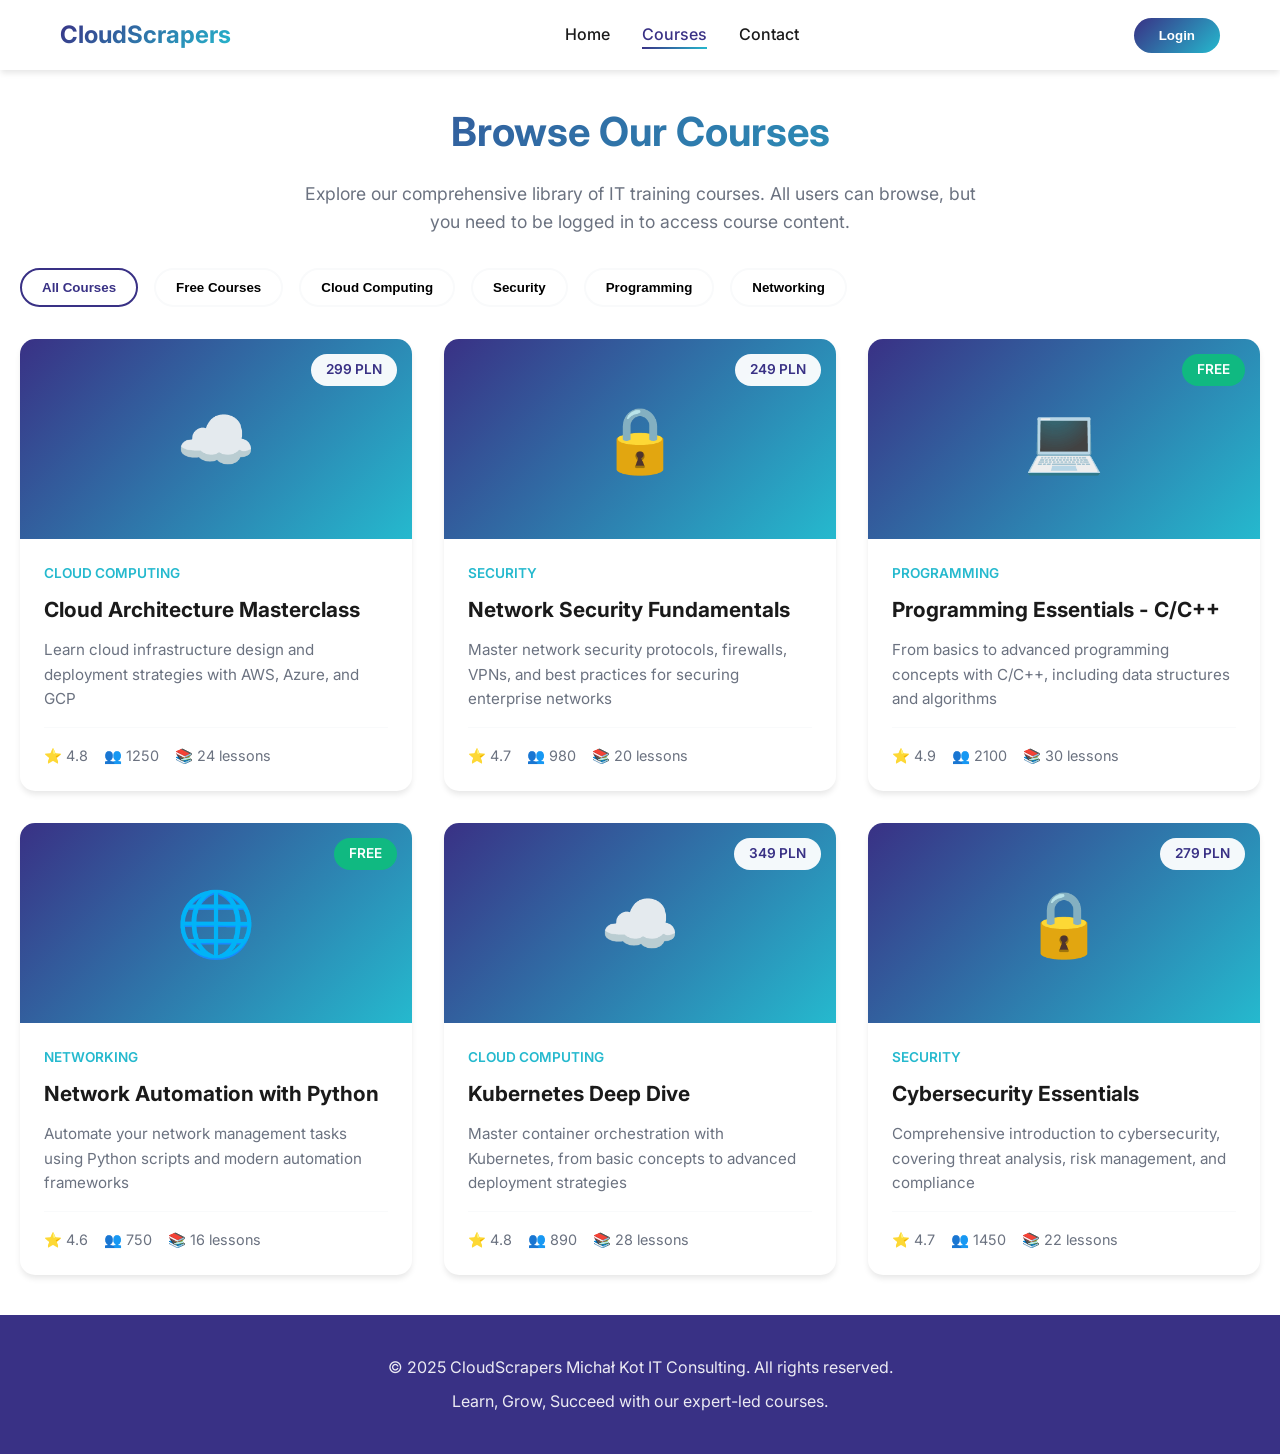
==== platform/index.html @ 2c28e7b0 "Add comprehensive VOD learning platform with authentication Platform Features: - Created /platform s" ====
<!DOCTYPE html>
<html lang="en">
<head>
    <meta charset="UTF-8">
    <meta name="viewport" content="width=device-width, initial-scale=1.0">
    <title>Learning Platform | CloudScrapers</title>
    <link rel="stylesheet" href="platform.css">
    <link rel="preconnect" href="https://fonts.googleapis.com">
    <link rel="preconnect" href="https://fonts.gstatic.com" crossorigin>
    <link href="https://fonts.googleapis.com/css2?family=Inter:wght@300;400;500;600;700&display=swap" rel="stylesheet">
</head>
<body>
    <!-- Navigation Bar -->
    <nav class="navbar" id="navbar">
        <div class="nav-container">
            <div class="logo">
                <a href="../index.html" style="text-decoration: none; color: inherit;">
                    <span class="logo-text">CloudScrapers</span>
                </a>
            </div>
            <ul class="nav-menu" id="navMenu">
                <li><a href="../index.html" class="nav-link">Home</a></li>
                <li><a href="index.html" class="nav-link active">Courses</a></li>
                <li><a href="../index.html#contact" class="nav-link">Contact</a></li>
            </ul>
            <div class="nav-actions">
                <div id="userMenuContainer"></div>
                <div class="hamburger" id="hamburger">
                    <span></span>
                    <span></span>
                    <span></span>
                </div>
            </div>
        </div>
    </nav>

    <!-- Main Content -->
    <div class="platform-container">
        <h1 class="section-title">Browse Our Courses</h1>
        <p class="section-subtitle" style="text-align: center; max-width: 700px; margin: 0 auto 2rem;">
            Explore our comprehensive library of IT training courses. All users can browse, but you need to be logged in to access course content.
        </p>

        <!-- Filters -->
        <div class="filters" id="filters">
            <button class="filter-btn active" data-filter="all">All Courses</button>
            <button class="filter-btn" data-filter="free">Free Courses</button>
            <button class="filter-btn" data-filter="Cloud Computing">Cloud Computing</button>
            <button class="filter-btn" data-filter="Security">Security</button>
            <button class="filter-btn" data-filter="Programming">Programming</button>
            <button class="filter-btn" data-filter="Networking">Networking</button>
        </div>

        <!-- Courses Grid -->
        <div class="courses-grid" id="coursesGrid"></div>
    </div>

    <!-- Footer -->
    <footer class="footer">
        <div class="container">
            <p>&copy; 2025 CloudScrapers Michał Kot IT Consulting. All rights reserved.</p>
            <p>Learn, Grow, Succeed with our expert-led courses.</p>
        </div>
    </footer>

    <script src="auth.js"></script>
    <script src="courses-data.js"></script>
    <script>
        // Initialize platform
        function initPlatform() {
            renderUserMenu();
            renderCourses();
            setupFilters();
        }

        // Render user menu
        function renderUserMenu() {
            const container = document.getElementById('userMenuContainer');
            const user = auth.getCurrentUser();

            if (user) {
                const initials = user.firstName[0] + user.lastName[0];
                container.innerHTML = `
                    <div class="user-menu">
                        <div class="user-avatar" id="userAvatar">${initials}</div>
                        <div class="user-dropdown" id="userDropdown">
                            <div class="user-dropdown-item">
                                <strong>${user.firstName} ${user.lastName}</strong><br>
                                <small style="color: var(--text-gray)">${user.email}</small>
                            </div>
                            <div class="user-dropdown-item" onclick="window.location.href='../index.html'">
                                Main Website
                            </div>
                            <div class="user-dropdown-item" onclick="logout()">
                                Logout
                            </div>
                        </div>
                    </div>
                `;

                // Toggle dropdown
                document.getElementById('userAvatar').addEventListener('click', () => {
                    document.getElementById('userDropdown').classList.toggle('active');
                });

                // Close dropdown when clicking outside
                document.addEventListener('click', (e) => {
                    if (!e.target.closest('.user-menu')) {
                        document.getElementById('userDropdown').classList.remove('active');
                    }
                });
            } else {
                container.innerHTML = `
                    <a href="login.html" style="text-decoration: none;">
                        <button style="padding: 10px 25px; background: var(--gradient-primary); color: white; border: none; border-radius: 25px; cursor: pointer; font-weight: 600;">
                            Login
                        </button>
                    </a>
                `;
            }
        }

        // Logout function
        function logout() {
            auth.logout();
            window.location.reload();
        }

        // Render courses
        function renderCourses(filter = 'all') {
            const grid = document.getElementById('coursesGrid');
            let courses = coursesData;

            if (filter === 'free') {
                courses = getFreeCourses();
            } else if (filter !== 'all') {
                courses = getCoursesByCategory(filter);
            }

            grid.innerHTML = courses.map(course => `
                <div class="course-card" onclick="window.location.href='course.html?id=${course.id}'">
                    <div class="course-thumbnail">
                        ${getCategoryIcon(course.category)}
                        <span class="course-badge ${course.isFree ? 'free' : ''}">${course.isFree ? 'FREE' : course.price + ' PLN'}</span>
                    </div>
                    <div class="course-info">
                        <div class="course-category">${course.category}</div>
                        <h3 class="course-title">${course.title}</h3>
                        <p class="course-description">${course.description}</p>
                        <div class="course-meta">
                            <div class="course-stats">
                                <span>⭐ ${course.rating}</span>
                                <span>👥 ${course.enrolledStudents}</span>
                                <span>📚 ${course.lessons} lessons</span>
                            </div>
                        </div>
                    </div>
                </div>
            `).join('');
        }

        // Get category icon
        function getCategoryIcon(category) {
            const icons = {
                'Cloud Computing': '☁️',
                'Security': '🔒',
                'Programming': '💻',
                'Networking': '🌐'
            };
            return `<span style="font-size: 4rem;">${icons[category] || '📚'}</span>`;
        }

        // Setup filters
        function setupFilters() {
            const filterBtns = document.querySelectorAll('.filter-btn');
            filterBtns.forEach(btn => {
                btn.addEventListener('click', () => {
                    // Remove active class from all
                    filterBtns.forEach(b => b.classList.remove('active'));
                    // Add active to clicked
                    btn.classList.add('active');
                    // Filter courses
                    const filter = btn.getAttribute('data-filter');
                    renderCourses(filter);
                });
            });
        }

        // Hamburger menu
        const hamburger = document.getElementById('hamburger');
        const navMenu = document.getElementById('navMenu');

        hamburger?.addEventListener('click', () => {
            navMenu.classList.toggle('active');
        });

        // Initialize on load
        document.addEventListener('DOMContentLoaded', initPlatform);
    </script>
</body>
</html>
---- platform/platform.css ----
/* CloudScrapers Learning Platform Styles */
/* Inherits variables and base styles from main website */

@import url('../styles.css');

/* Additional Platform-Specific Styles */

.platform-container {
    max-width: 1400px;
    margin: 0 auto;
    padding: 100px 20px 40px;
}

/* Header Additions */
.user-menu {
    position: relative;
}

.user-avatar {
    width: 40px;
    height: 40px;
    border-radius: 50%;
    background: var(--gradient-primary);
    color: var(--text-light);
    display: flex;
    align-items: center;
    justify-content: center;
    font-weight: 600;
    cursor: pointer;
    transition: var(--transition);
}

.user-avatar:hover {
    transform: scale(1.1);
}

.user-dropdown {
    position: absolute;
    top: 50px;
    right: 0;
    background: var(--bg-white);
    border-radius: 10px;
    box-shadow: var(--shadow-xl);
    min-width: 200px;
    display: none;
    z-index: 1000;
}

.user-dropdown.active {
    display: block;
}

.user-dropdown-item {
    padding: 12px 20px;
    border-bottom: 1px solid var(--bg-light);
    cursor: pointer;
    transition: var(--transition);
}

.user-dropdown-item:hover {
    background: var(--bg-light);
}

.user-dropdown-item:last-child {
    border-bottom: none;
    color: #dc2626;
}

/* Course Cards */
.courses-grid {
    display: grid;
    grid-template-columns: repeat(auto-fill, minmax(320px, 1fr));
    gap: 2rem;
    margin-top: 2rem;
}

.course-card {
    background: var(--bg-white);
    border-radius: 15px;
    overflow: hidden;
    box-shadow: var(--shadow-md);
    transition: var(--transition);
    cursor: pointer;
}

.course-card:hover {
    transform: translateY(-8px);
    box-shadow: var(--shadow-xl);
}

.course-thumbnail {
    width: 100%;
    height: 200px;
    background: linear-gradient(135deg, var(--primary-color) 0%, var(--secondary-color) 100%);
    display: flex;
    align-items: center;
    justify-content: center;
    color: var(--text-light);
    font-size: 3rem;
    position: relative;
}

.course-badge {
    position: absolute;
    top: 15px;
    right: 15px;
    background: rgba(255, 255, 255, 0.95);
    color: var(--primary-color);
    padding: 5px 15px;
    border-radius: 20px;
    font-size: 0.85rem;
    font-weight: 600;
}

.course-badge.free {
    background: #10b981;
    color: white;
}

.course-info {
    padding: 1.5rem;
}

.course-category {
    color: var(--secondary-color);
    font-size: 0.85rem;
    font-weight: 600;
    text-transform: uppercase;
    margin-bottom: 0.5rem;
}

.course-title {
    font-size: 1.3rem;
    font-weight: 700;
    color: var(--text-dark);
    margin-bottom: 0.75rem;
}

.course-description {
    color: var(--text-gray);
    font-size: 0.95rem;
    margin-bottom: 1rem;
    line-height: 1.6;
}

.course-meta {
    display: flex;
    justify-content: space-between;
    align-items: center;
    padding-top: 1rem;
    border-top: 1px solid var(--bg-light);
}

.course-stats {
    display: flex;
    gap: 1rem;
    font-size: 0.9rem;
    color: var(--text-gray);
}

.course-price {
    font-size: 1.2rem;
    font-weight: 700;
    color: var(--primary-color);
}

.course-price.free {
    color: #10b981;
}

/* Course Detail Page */
.course-detail-header {
    background: var(--gradient-primary);
    color: var(--text-light);
    padding: 3rem 0;
    margin-top: 70px;
}

.course-detail-content {
    max-width: 1200px;
    margin: 0 auto;
    padding: 0 20px;
}

.breadcrumb {
    display: flex;
    gap: 0.5rem;
    margin-bottom: 1rem;
    font-size: 0.9rem;
    opacity: 0.9;
}

.breadcrumb a {
    color: var(--text-light);
    text-decoration: none;
}

.course-detail-title {
    font-size: 2.5rem;
    margin-bottom: 1rem;
}

.course-detail-meta {
    display: flex;
    gap: 2rem;
    flex-wrap: wrap;
    margin-top: 1.5rem;
}

.meta-item {
    display: flex;
    align-items: center;
    gap: 0.5rem;
}

.course-body {
    max-width: 1200px;
    margin: 3rem auto;
    padding: 0 20px;
    display: grid;
    grid-template-columns: 2fr 1fr;
    gap: 3rem;
}

.video-player-container {
    background: #000;
    border-radius: 15px;
    overflow: hidden;
    aspect-ratio: 16/9;
}

.video-player-container iframe {
    width: 100%;
    height: 100%;
}

.locked-overlay {
    background: var(--bg-white);
    border-radius: 15px;
    padding: 4rem 2rem;
    text-align: center;
    box-shadow: var(--shadow-lg);
}

.locked-overlay svg {
    width: 80px;
    height: 80px;
    color: var(--primary-color);
    margin-bottom: 1.5rem;
}

.course-sidebar {
    position: sticky;
    top: 90px;
    height: fit-content;
}

.enroll-card {
    background: var(--bg-white);
    border-radius: 15px;
    padding: 2rem;
    box-shadow: var(--shadow-lg);
}

.enroll-price {
    font-size: 2rem;
    font-weight: 700;
    color: var(--primary-color);
    margin-bottom: 1.5rem;
}

.enroll-btn {
    width: 100%;
    padding: 15px;
    background: var(--gradient-primary);
    color: var(--text-light);
    border: none;
    border-radius: 50px;
    font-weight: 600;
    font-size: 1rem;
    cursor: pointer;
    transition: var(--transition);
    margin-bottom: 1rem;
}

.enroll-btn:hover {
    transform: translateY(-2px);
    box-shadow: var(--shadow-lg);
}

.enroll-btn:disabled {
    opacity: 0.6;
    cursor: not-allowed;
}

.course-includes {
    margin-top: 2rem;
    padding-top: 2rem;
    border-top: 1px solid var(--bg-light);
}

.course-includes h4 {
    margin-bottom: 1rem;
    color: var(--text-dark);
}

.includes-list {
    list-style: none;
}

.includes-list li {
    padding: 0.5rem 0;
    color: var(--text-gray);
    display: flex;
    align-items: center;
    gap: 0.5rem;
}

.includes-list li::before {
    content: '✓';
    color: #10b981;
    font-weight: bold;
}

/* Auth Pages */
.auth-container {
    min-height: 100vh;
    display: flex;
    align-items: center;
    justify-content: center;
    background: var(--bg-light);
    padding: 20px;
}

.auth-box {
    background: var(--bg-white);
    border-radius: 20px;
    box-shadow: var(--shadow-xl);
    padding: 3rem;
    max-width: 450px;
    width: 100%;
}

.auth-logo {
    text-align: center;
    margin-bottom: 2rem;
}

.auth-logo h1 {
    background: var(--gradient-primary);
    -webkit-background-clip: text;
    -webkit-text-fill-color: transparent;
    background-clip: text;
    font-size: 2rem;
    margin-bottom: 0.5rem;
}

.auth-form {
    margin-top: 2rem;
}

.form-group {
    margin-bottom: 1.5rem;
}

.form-group label {
    display: block;
    margin-bottom: 0.5rem;
    font-weight: 600;
    color: var(--text-dark);
}

.form-group input {
    width: 100%;
    padding: 12px 15px;
    border: 2px solid var(--bg-light);
    border-radius: 8px;
    font-family: inherit;
    font-size: 1rem;
    transition: var(--transition);
    background: var(--bg-white);
    color: var(--text-dark);
}

.form-group input:focus {
    outline: none;
    border-color: var(--secondary-color);
}

.auth-submit {
    width: 100%;
    padding: 15px;
    background: var(--gradient-primary);
    color: var(--text-light);
    border: none;
    border-radius: 50px;
    font-weight: 600;
    font-size: 1rem;
    cursor: pointer;
    transition: var(--transition);
}

.auth-submit:hover {
    transform: translateY(-2px);
    box-shadow: var(--shadow-lg);
}

.auth-footer {
    margin-top: 2rem;
    text-align: center;
    color: var(--text-gray);
}

.auth-footer a {
    color: var(--primary-color);
    text-decoration: none;
    font-weight: 600;
}

.auth-footer a:hover {
    text-decoration: underline;
}

.alert {
    padding: 12px 15px;
    border-radius: 8px;
    margin-bottom: 1.5rem;
}

.alert-success {
    background: #d1fae5;
    color: #065f46;
    border: 1px solid #10b981;
}

.alert-error {
    background: #fee2e2;
    color: #991b1b;
    border: 1px solid #dc2626;
}

/* Tabs */
.tabs {
    display: flex;
    gap: 1rem;
    border-bottom: 2px solid var(--bg-light);
    margin-bottom: 2rem;
}

.tab {
    padding: 12px 24px;
    background: none;
    border: none;
    border-bottom: 3px solid transparent;
    cursor: pointer;
    font-weight: 600;
    color: var(--text-gray);
    transition: var(--transition);
}

.tab.active {
    color: var(--primary-color);
    border-bottom-color: var(--primary-color);
}

.tab-content {
    display: none;
}

.tab-content.active {
    display: block;
}

.syllabus-list {
    list-style: none;
}

.syllabus-item {
    padding: 1rem;
    border-bottom: 1px solid var(--bg-light);
    display: flex;
    justify-content: space-between;
    align-items: center;
}

.syllabus-item:last-child {
    border-bottom: none;
}

/* Filters */
.filters {
    display: flex;
    gap: 1rem;
    margin-bottom: 2rem;
    flex-wrap: wrap;
}

.filter-btn {
    padding: 10px 20px;
    background: var(--bg-white);
    border: 2px solid var(--bg-light);
    border-radius: 25px;
    cursor: pointer;
    transition: var(--transition);
    font-weight: 600;
}

.filter-btn:hover,
.filter-btn.active {
    border-color: var(--primary-color);
    color: var(--primary-color);
}

/* Responsive */
@media (max-width: 968px) {
    .course-body {
        grid-template-columns: 1fr;
    }

    .course-sidebar {
        position: static;
    }
}

@media (max-width: 768px) {
    .course-detail-title {
        font-size: 2rem;
    }

    .courses-grid {
        grid-template-columns: 1fr;
    }

    .auth-box {
        padding: 2rem;
    }
}
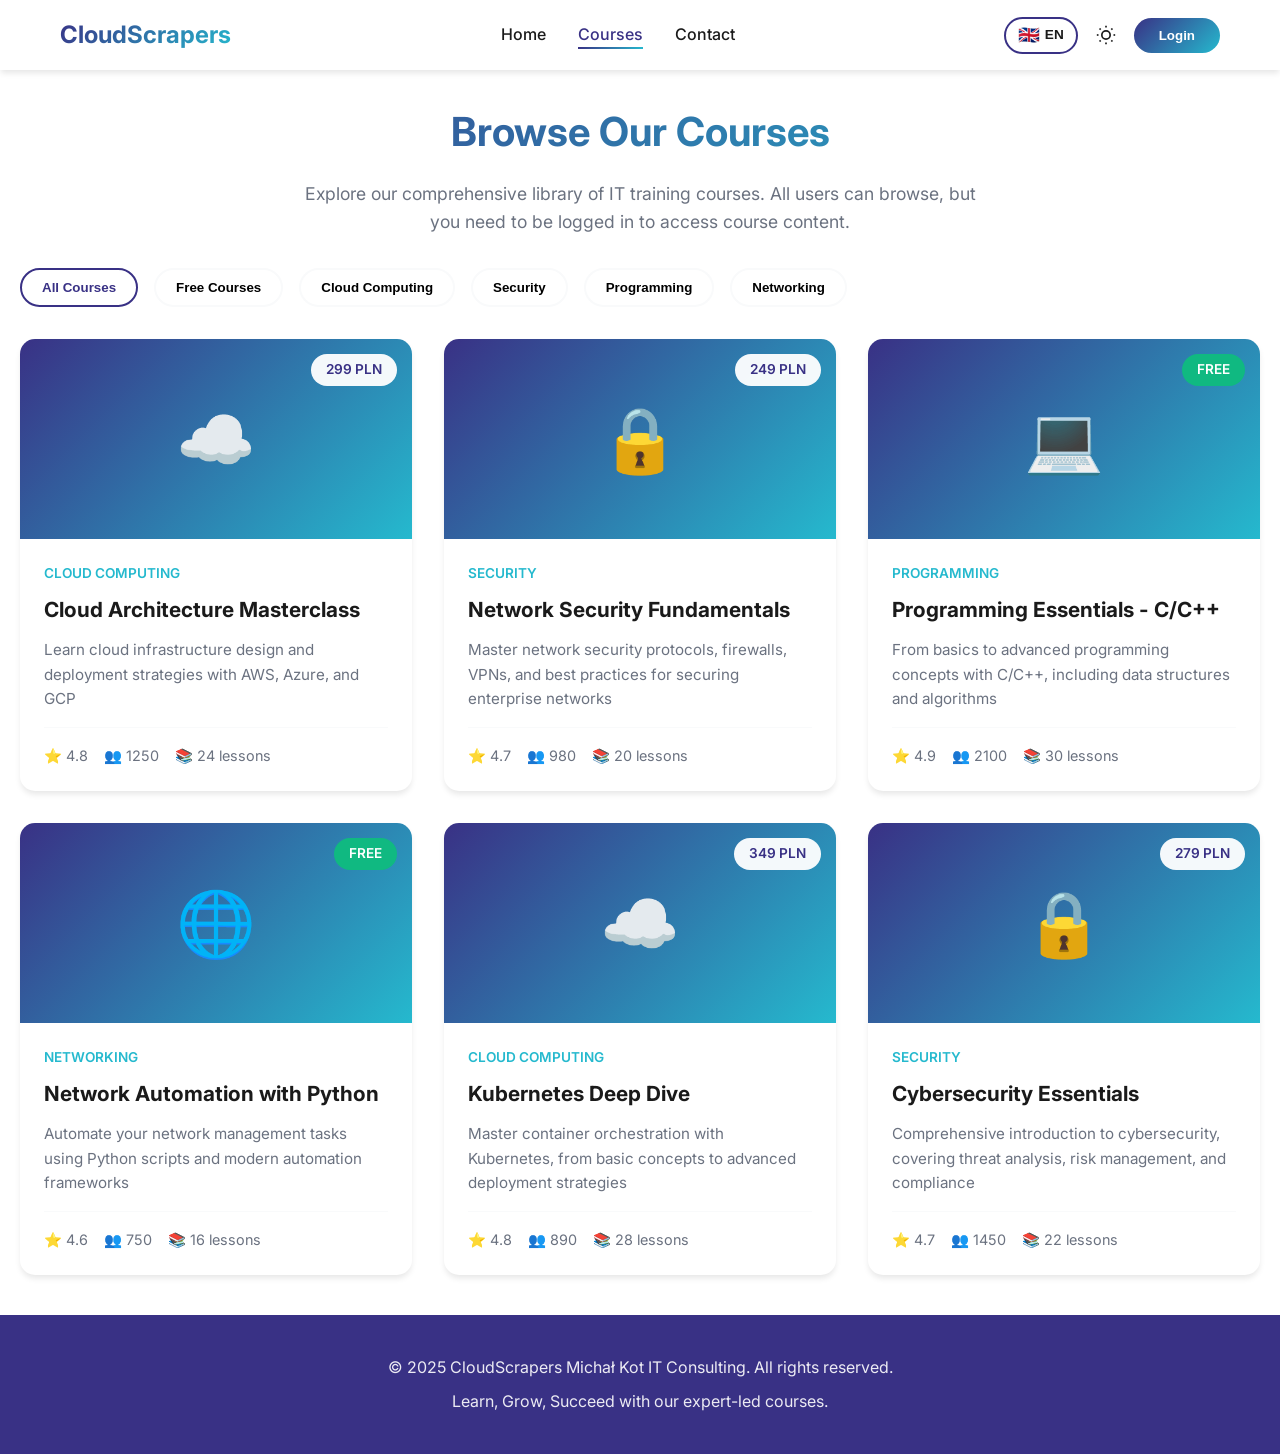
==== commit 9946fa1f: "Add dark mode and language switcher to VOD platform - Added dark mode toggle button to all platform " ====
--- a/platform/index.html
+++ b/platform/index.html
@@ -19,11 +19,31 @@
                 </a>
             </div>
             <ul class="nav-menu" id="navMenu">
-                <li><a href="../index.html" class="nav-link">Home</a></li>
-                <li><a href="index.html" class="nav-link active">Courses</a></li>
-                <li><a href="../index.html#contact" class="nav-link">Contact</a></li>
+                <li><a href="../index.html" class="nav-link" data-i18n="nav.home">Home</a></li>
+                <li><a href="index.html" class="nav-link active" data-i18n="nav.courses">Courses</a></li>
+                <li><a href="../index.html#contact" class="nav-link" data-i18n="nav.contact">Contact</a></li>
             </ul>
             <div class="nav-actions">
+                <button class="language-toggle" id="languageToggle" aria-label="Switch language">
+                    <span class="lang-flag">🇬🇧</span>
+                    <span class="lang-text">EN</span>
+                </button>
+                <button class="theme-toggle" id="themeToggle" aria-label="Toggle dark mode">
+                    <svg class="sun-icon" viewBox="0 0 24 24" fill="none" stroke="currentColor" stroke-width="2">
+                        <circle cx="12" cy="12" r="5"></circle>
+                        <line x1="12" y1="1" x2="12" y2="3"></line>
+                        <line x1="12" y1="21" x2="12" y2="23"></line>
+                        <line x1="4.22" y1="4.22" x2="5.64" y2="5.64"></line>
+                        <line x1="18.36" y1="18.36" x2="19.78" y2="19.78"></line>
+                        <line x1="1" y1="12" x2="3" y2="12"></line>
+                        <line x1="21" y1="12" x2="23" y2="12"></line>
+                        <line x1="4.22" y1="19.78" x2="5.64" y2="18.36"></line>
+                        <line x1="18.36" y1="5.64" x2="19.78" y2="4.22"></line>
+                    </svg>
+                    <svg class="moon-icon" viewBox="0 0 24 24" fill="currentColor">
+                        <path d="M21 12.79A9 9 0 1 1 11.21 3 7 7 0 0 0 21 12.79z"></path>
+                    </svg>
+                </button>
                 <div id="userMenuContainer"></div>
                 <div class="hamburger" id="hamburger">
                     <span></span>
@@ -36,15 +56,15 @@
 
     <!-- Main Content -->
     <div class="platform-container">
-        <h1 class="section-title">Browse Our Courses</h1>
-        <p class="section-subtitle" style="text-align: center; max-width: 700px; margin: 0 auto 2rem;">
+        <h1 class="section-title" data-i18n="platform.title">Browse Our Courses</h1>
+        <p class="section-subtitle" style="text-align: center; max-width: 700px; margin: 0 auto 2rem;" data-i18n="platform.subtitle">
             Explore our comprehensive library of IT training courses. All users can browse, but you need to be logged in to access course content.
         </p>
 
         <!-- Filters -->
         <div class="filters" id="filters">
-            <button class="filter-btn active" data-filter="all">All Courses</button>
-            <button class="filter-btn" data-filter="free">Free Courses</button>
+            <button class="filter-btn active" data-filter="all" data-i18n="platform.allCourses">All Courses</button>
+            <button class="filter-btn" data-filter="free" data-i18n="platform.freeCourses">Free Courses</button>
             <button class="filter-btn" data-filter="Cloud Computing">Cloud Computing</button>
             <button class="filter-btn" data-filter="Security">Security</button>
             <button class="filter-btn" data-filter="Programming">Programming</button>
@@ -58,13 +78,15 @@
     <!-- Footer -->
     <footer class="footer">
         <div class="container">
-            <p>&copy; 2025 CloudScrapers Michał Kot IT Consulting. All rights reserved.</p>
-            <p>Learn, Grow, Succeed with our expert-led courses.</p>
+            <p data-i18n="footer.copyright">&copy; 2025 CloudScrapers Michał Kot IT Consulting. All rights reserved.</p>
+            <p data-i18n="footer.tagline">Learn, Grow, Succeed with our expert-led courses.</p>
         </div>
     </footer>
 
     <script src="auth.js"></script>
     <script src="courses-data.js"></script>
+    <script src="platform-translations.js"></script>
+    <script src="platform-common.js"></script>
     <script>
         // Initialize platform
         function initPlatform() {
